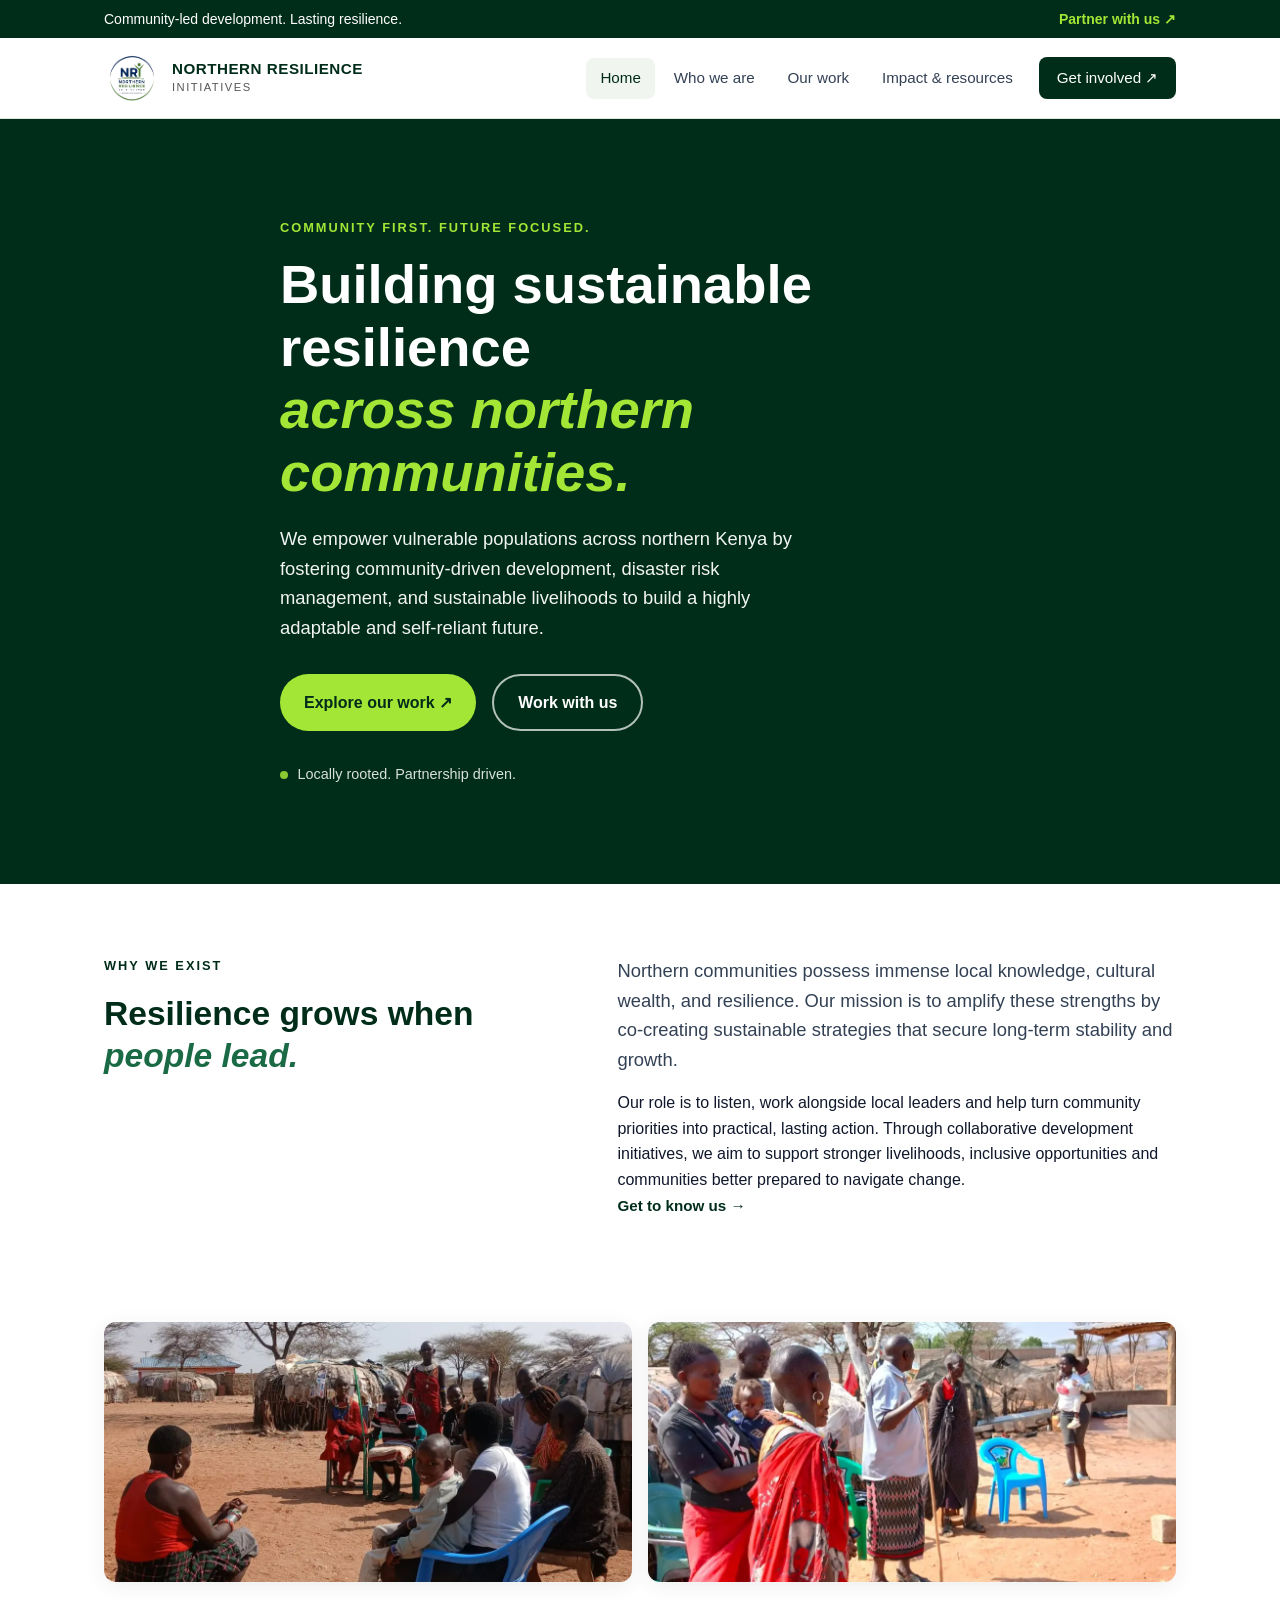
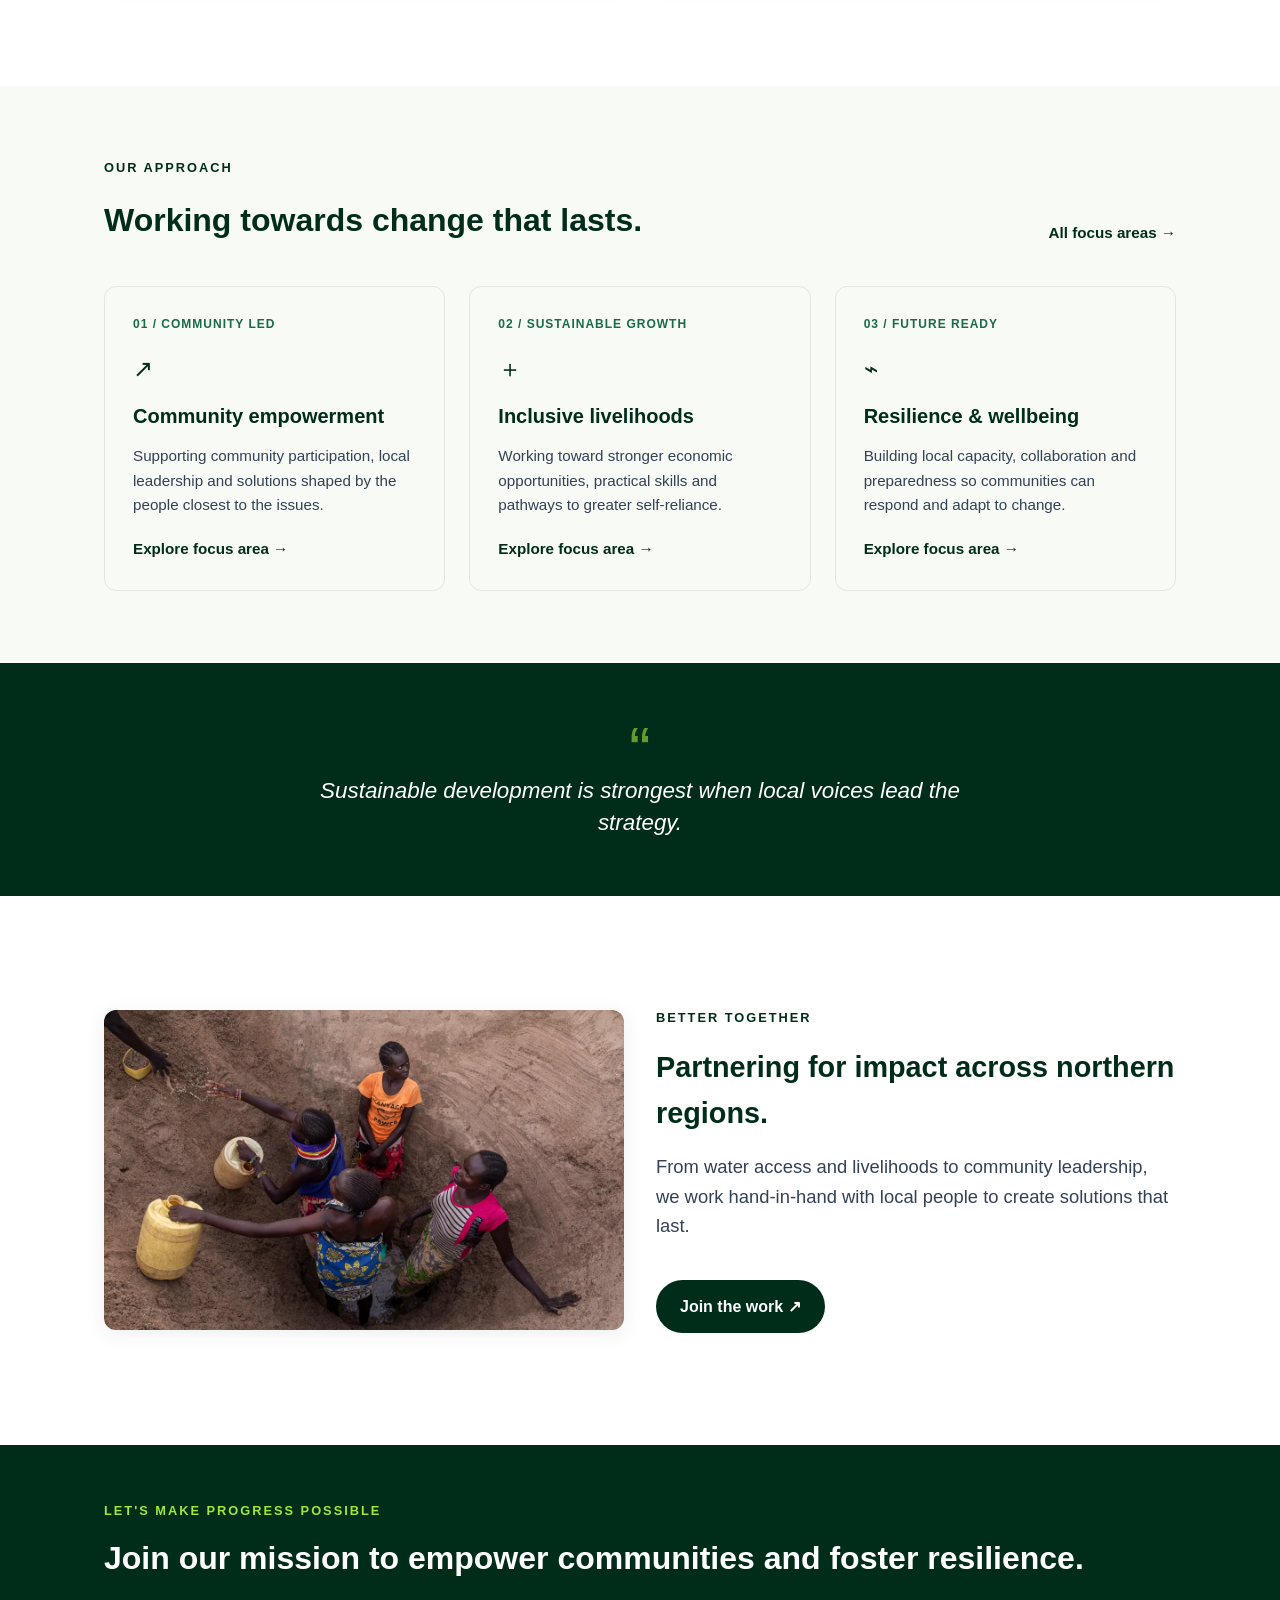
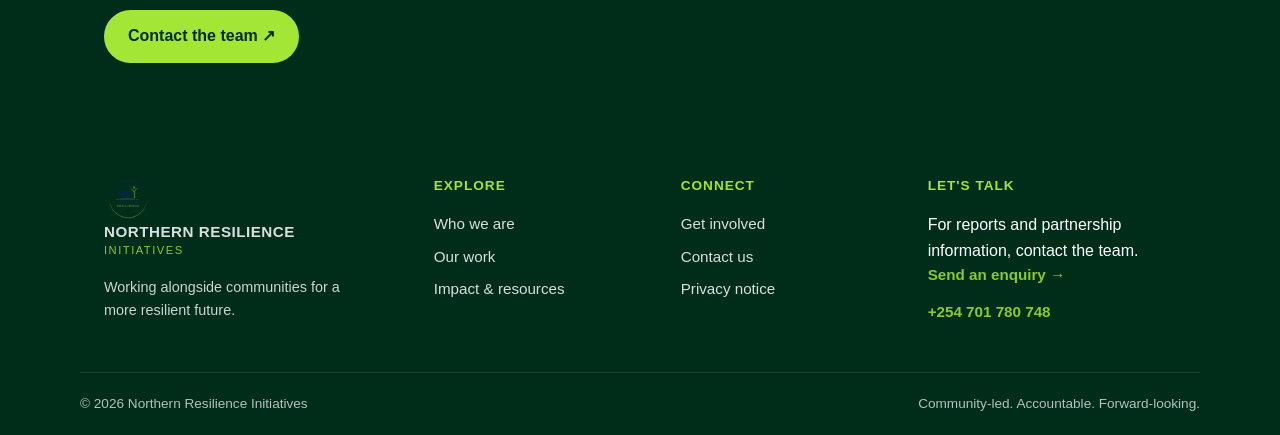
==== northern-resilience-website (1) (1)/northern-resilience/index.html @ 85d9e9de "Add files via upload" ====
<!doctype html>
<html lang="en">
<head>
  <meta charset="utf-8">
  <meta name="viewport" content="width=device-width, initial-scale=1">
  <meta name="description" content="Northern Resilience Initiatives works alongside communities in northern Kenya to strengthen resilience, expand opportunity and support locally led development.">
  <meta name="theme-color" content="#002d1a">
  <title>Northern Resilience Initiatives | Building Resilience Together</title>
  <link rel="icon" href="assets/logo.png" type="image/png">
  <link rel="stylesheet" href="assets/styles.css">
  <script defer src="assets/site.js"></script>
</head>
<body>
  <a class="skip-link" href="#main">Skip to content</a>

  <div class="topbar">
    <div class="container topbar-inner">
      <span>Community-led development. Lasting resilience.</span>
      <a href="get-involved.html">Partner with us ↗</a>
    </div>
  </div>

  <header class="site-header">
    <div class="container nav-wrap">
      <a class="brand" href="index.html" aria-label="Northern Resilience Initiatives Home">
        <img src="assets/logo.png" alt="Northern Resilience Initiatives logo">
        <span class="brand-text">
          <strong>Northern Resilience</strong>
          <small>Initiatives</small>
        </span>
      </a>
      <button class="menu-toggle" aria-expanded="false" aria-controls="primary-nav">
        <span></span><span></span><span></span>
        <b class="sr-only">Toggle navigation</b>
      </button>
      <nav id="primary-nav" class="primary-nav" aria-label="Main navigation">
        <a class="active" href="index.html">Home</a>
        <a href="about.html">Who we are</a>
        <a href="programs.html">Our work</a>
        <a href="impact.html">Impact & resources</a>
        <a href="get-involved.html" class="nav-cta">Get involved ↗</a>
      </nav>
    </div>
  </header>

  <main id="main">
    <!-- HERO -->
    <section class="hero">
      <video autoplay loop muted playsinline class="hero-video">
        <source src="assets/hero-video-web.mp4" type="video/mp4">
      </video>
      <div class="hero-shade"></div>
      <div class="container hero-content">
        <p class="eyebrow light">COMMUNITY FIRST. FUTURE FOCUSED.</p>
        <h1>Building sustainable resilience <br><em>across northern communities.</em></h1>
        <p class="hero-copy">We empower vulnerable populations across northern Kenya by fostering community-driven development, disaster risk management, and sustainable livelihoods to build a highly adaptable and self-reliant future.</p>
        <div class="hero-actions">
          <a class="button button-lime" href="programs.html">Explore our work ↗</a>
          <a class="button button-outline-light" href="get-involved.html">Work with us</a>
        </div>
        <div class="hero-note">
          <span class="hero-dot"></span>
          <span>Locally rooted. Partnership driven.</span>
        </div>
      </div>
    </section>

    <!-- INTRO -->
    <section class="intro section-pad">
      <div class="container intro-grid">
        <div>
          <p class="eyebrow">WHY WE EXIST</p>
          <h2>Resilience grows when <em>people lead.</em></h2>
        </div>
        <div class="intro-text">
          <p class="lead">Northern communities possess immense local knowledge, cultural wealth, and resilience. Our mission is to amplify these strengths by co-creating sustainable strategies that secure long-term stability and growth.</p>
          <p>Our role is to listen, work alongside local leaders and help turn community priorities into practical, lasting action. Through collaborative development initiatives, we aim to support stronger livelihoods, inclusive opportunities and communities better prepared to navigate change.</p>
          <a class="text-link" href="about.html">Get to know us →</a>
        </div>
      </div>
    </section>

    <!-- COMMUNITY PHOTO STRIP -->
    <section class="section-pad" style="padding-top:0;">
      <div class="container">
        <div class="img-grid">
          <img src="assets/community-meeting-1.webp" alt="Community members in discussion under trees in northern Kenya">
          <img src="assets/community-meeting-2.webp" alt="Listening to community challenges and discussing solutions">
        </div>
      </div>
    </section>

    <!-- PROGRAMS -->
    <section class="program-section section-pad" style="background: var(--cream);">
      <div class="container">
        <div class="section-heading">
          <div>
            <p class="eyebrow">OUR APPROACH</p>
            <h2>Working towards change that lasts.</h2>
          </div>
          <a class="text-link" href="programs.html">All focus areas →</a>
        </div>
        <div class="cards-grid">
          <article class="program-card">
            <div class="card-number">01 / COMMUNITY LED</div>
            <div class="card-icon">↗</div>
            <h3>Community empowerment</h3>
            <p>Supporting community participation, local leadership and solutions shaped by the people closest to the issues.</p>
            <a href="programs.html#community" class="text-link">Explore focus area →</a>
          </article>
          <article class="program-card">
            <div class="card-number">02 / SUSTAINABLE GROWTH</div>
            <div class="card-icon">＋</div>
            <h3>Inclusive livelihoods</h3>
            <p>Working toward stronger economic opportunities, practical skills and pathways to greater self-reliance.</p>
            <a href="programs.html#livelihoods" class="text-link">Explore focus area →</a>
          </article>
          <article class="program-card">
            <div class="card-number">03 / FUTURE READY</div>
            <div class="card-icon">⌁</div>
            <h3>Resilience & wellbeing</h3>
            <p>Building local capacity, collaboration and preparedness so communities can respond and adapt to change.</p>
            <a href="programs.html#resilience" class="text-link">Explore focus area →</a>
          </article>
        </div>
      </div>
    </section>

    <!-- QUOTE -->
    <section class="quote-band">
      <div class="container quote-inner">
        <span class="quote-mark">“</span>
        <blockquote>Sustainable development is strongest when local voices lead the strategy.</blockquote>
      </div>
    </section>

    <!-- PARTNERSHIP TEASER -->
    <section class="section-pad">
      <div class="container">
        <div class="photo-section">
          <img src="assets/programs-bg.webp" alt="Women collecting water from a community well in arid northern Kenya">
          <div>
            <p class="eyebrow">BETTER TOGETHER</p>
            <h2 style="font-size:1.8rem;font-weight:800;color:var(--green-dark);margin-bottom:1rem;">Partnering for impact across northern regions.</h2>
            <p class="lead">From water access and livelihoods to community leadership, we work hand-in-hand with local people to create solutions that last.</p>
            <a class="button button-dark" href="get-involved.html" style="margin-top:1.5rem;">Join the work ↗</a>
          </div>
        </div>
      </div>
    </section>

    <!-- CTA -->
    <section class="cta-section">
      <div class="container cta-inner">
        <div>
          <p class="eyebrow light">LET'S MAKE PROGRESS POSSIBLE</p>
          <h3>Join our mission to empower communities and foster resilience.</h3>
        </div>
        <a class="button button-lime" href="contact.html">Contact the team ↗</a>
      </div>
    </section>
  </main>

  <footer class="site-footer">
    <div class="container footer-main">
      <div class="footer-brand">
        <a class="brand" href="index.html">
          <img src="assets/logo.png" alt="Logo">
          <span class="brand-text">
            <strong>Northern Resilience</strong>
            <small>Initiatives</small>
          </span>
        </a>
        <p>Working alongside communities for a more resilient future.</p>
      </div>
      <div>
        <h4>Explore</h4>
        <a href="about.html">Who we are</a>
        <a href="programs.html">Our work</a>
        <a href="impact.html">Impact & resources</a>
      </div>
      <div>
        <h4>Connect</h4>
        <a href="get-involved.html">Get involved</a>
        <a href="contact.html">Contact us</a>
        <a href="privacy.html">Privacy notice</a>
      </div>
      <div class="footer-contact">
        <h4>Let's talk</h4>
        <p>For reports and partnership information, contact the team.</p>
        <a class="text-link text-link-light" href="contact.html">Send an enquiry →</a>
        <p style="margin-top:0.75rem;font-size:0.95rem;"><a href="tel:+254701780748" style="color:var(--lime);font-weight:600;">+254 701 780 748</a></p>
      </div>
    </div>
    <div class="container footer-bottom">
      <span>© <span data-year></span> Northern Resilience Initiatives</span>
      <span>Community-led. Accountable. Forward-looking.</span>
    </div>
  </footer>
</body>
</html>
---- northern-resilience-website (1) (1)/northern-resilience/assets/styles.css ----
/* Northern Resilience Initiatives - Clean Stylesheet */
:root {
  --green-dark: #002d1a;
  --green-mid: #0d4a2f;
  --green-light: #1a6b45;
  --lime: #a3e635;
  --lime-dark: #84cc16;
  --cream: #f8faf5;
  --white: #ffffff;
  --gray-100: #f1f5f0;
  --gray-200: #e2e8e0;
  --gray-500: #64748b;
  --gray-700: #334155;
  --gray-900: #0f172a;
  --font: -apple-system, BlinkMacSystemFont, 'Segoe UI', Roboto, 'Helvetica Neue', Arial, sans-serif;
  --radius: 12px;
  --shadow: 0 4px 20px rgba(0, 45, 26, 0.08);
  --shadow-lg: 0 10px 40px rgba(0, 45, 26, 0.12);
}

*, *::before, *::after { box-sizing: border-box; margin: 0; padding: 0; }

html { scroll-behavior: smooth; }

body {
  font-family: var(--font);
  color: var(--gray-900);
  line-height: 1.6;
  background: var(--white);
  -webkit-font-smoothing: antialiased;
}

img { max-width: 100%; height: auto; display: block; }

a { color: inherit; text-decoration: none; }

.container {
  width: 100%;
  max-width: 1120px;
  margin: 0 auto;
  padding: 0 1.5rem;
}

.sr-only {
  position: absolute;
  width: 1px; height: 1px;
  padding: 0; margin: -1px;
  overflow: hidden; clip: rect(0,0,0,0);
  border: 0;
}

.skip-link {
  position: absolute;
  top: -100px;
  left: 1rem;
  background: var(--green-dark);
  color: white;
  padding: 0.75rem 1.25rem;
  z-index: 1000;
  border-radius: 0 0 8px 8px;
}
.skip-link:focus { top: 0; }

/* ========== TOP BAR ========== */
.topbar {
  background: var(--green-dark);
  color: white;
  font-size: 0.875rem;
  padding: 0.5rem 0;
}
.topbar-inner {
  display: flex;
  justify-content: space-between;
  align-items: center;
  gap: 1rem;
}
.topbar a {
  color: var(--lime);
  font-weight: 600;
}
.topbar a:hover { text-decoration: underline; }

/* ========== HEADER ========== */
.site-header {
  background: white;
  border-bottom: 1px solid var(--gray-200);
  position: sticky;
  top: 0;
  z-index: 100;
  box-shadow: 0 1px 3px rgba(0,0,0,0.04);
}
.nav-wrap {
  display: flex;
  align-items: center;
  justify-content: space-between;
  min-height: 80px;
  gap: 1rem;
}
.brand {
  display: flex;
  align-items: center;
  gap: 0.75rem;
  text-decoration: none;
}
.brand img {
  height: 56px;
  width: auto;
}
.brand-text strong {
  display: block;
  font-size: 0.95rem;
  font-weight: 800;
  letter-spacing: 0.5px;
  color: var(--green-dark);
  text-transform: uppercase;
  line-height: 1.2;
}
.brand-text small {
  display: block;
  font-size: 0.7rem;
  font-weight: 500;
  letter-spacing: 1.5px;
  color: #555;
  text-transform: uppercase;
  margin-top: 1px;
}

.primary-nav {
  display: flex;
  align-items: center;
  gap: 0.25rem;
}
.primary-nav a {
  padding: 0.5rem 0.9rem;
  font-size: 0.95rem;
  font-weight: 500;
  color: var(--gray-700);
  border-radius: 8px;
  transition: all 0.2s;
}
.primary-nav a:hover,
.primary-nav a.active {
  color: var(--green-dark);
  background: var(--gray-100);
}
.primary-nav a.nav-cta {
  background: var(--green-dark);
  color: white;
  margin-left: 0.5rem;
  padding: 0.55rem 1.1rem;
}
.primary-nav a.nav-cta:hover {
  background: var(--green-mid);
  color: white;
}

.menu-toggle {
  display: none;
  background: none;
  border: none;
  cursor: pointer;
  padding: 0.5rem;
  flex-direction: column;
  gap: 5px;
}
.menu-toggle span {
  display: block;
  width: 24px;
  height: 2.5px;
  background: var(--green-dark);
  border-radius: 2px;
  transition: 0.3s;
}

/* ========== BUTTONS ========== */
.button {
  display: inline-flex;
  align-items: center;
  gap: 0.4rem;
  padding: 0.85rem 1.5rem;
  font-size: 1rem;
  font-weight: 600;
  border-radius: 999px;
  border: none;
  cursor: pointer;
  transition: all 0.2s;
  text-decoration: none;
}
.button-lime {
  background: var(--lime);
  color: var(--green-dark);
}
.button-lime:hover {
  background: var(--lime-dark);
  transform: translateY(-1px);
}
.button-dark {
  background: var(--green-dark);
  color: white;
}
.button-dark:hover {
  background: var(--green-mid);
}
.button-outline-light {
  background: transparent;
  color: white;
  border: 2px solid rgba(255,255,255,0.7);
}
.button-outline-light:hover {
  background: rgba(255,255,255,0.15);
  border-color: white;
}

.text-link {
  display: inline-flex;
  align-items: center;
  gap: 0.3rem;
  color: var(--green-dark);
  font-weight: 600;
  font-size: 0.95rem;
}
.text-link:hover { text-decoration: underline; }
.text-link-light { color: var(--lime); }

/* ========== HERO ========== */
.hero {
  position: relative;
  min-height: 85vh;
  display: flex;
  align-items: center;
  color: white;
  overflow: hidden;
  background: var(--green-dark);
}
.hero-video,
.hero-image {
  position: absolute;
  inset: 0;
  width: 100%;
  height: 100%;
  object-fit: cover;
  opacity: 0.35;
  z-index: 1;
}
.hero-shade {
  position: absolute;
  inset: 0;
  background: linear-gradient(135deg, rgba(0,45,26,0.85) 0%, rgba(0,45,26,0.55) 100%);
  z-index: 2;
}
.hero-content {
  position: relative;
  z-index: 3;
  padding: 4rem 0;
  max-width: 720px;
}
.eyebrow {
  font-size: 0.8rem;
  font-weight: 700;
  letter-spacing: 2px;
  text-transform: uppercase;
  margin-bottom: 1rem;
  color: var(--green-dark);
}
.eyebrow.light { color: var(--lime); }

.hero h1 {
  font-size: clamp(2.2rem, 5vw, 3.4rem);
  font-weight: 800;
  line-height: 1.15;
  margin-bottom: 1.25rem;
}
.hero h1 em {
  font-style: italic;
  font-weight: 600;
  color: var(--lime);
}
.hero-copy {
  font-size: 1.15rem;
  opacity: 0.95;
  margin-bottom: 2rem;
  max-width: 540px;
}
.hero-actions {
  display: flex;
  flex-wrap: wrap;
  gap: 1rem;
  margin-bottom: 2rem;
}
.hero-note {
  display: flex;
  align-items: center;
  gap: 0.6rem;
  font-size: 0.9rem;
  opacity: 0.85;
}
.hero-dot {
  width: 8px; height: 8px;
  background: var(--lime);
  border-radius: 50%;
}

/* ========== SECTIONS ========== */
.section-pad { padding: 4.5rem 0; }

.page-hero {
  background: var(--green-dark);
  color: white;
  padding: 4rem 0 3.5rem;
}
.page-hero h1 {
  font-size: clamp(2rem, 4.5vw, 3rem);
  font-weight: 800;
  line-height: 1.2;
  margin-bottom: 1rem;
}
.page-hero h1 em {
  font-style: italic;
  color: var(--lime);
}
.page-hero p {
  font-size: 1.1rem;
  opacity: 0.9;
  max-width: 560px;
}

.intro-grid,
.split-content {
  display: grid;
  grid-template-columns: 1fr 1.2fr;
  gap: 3rem;
  align-items: start;
}
.intro-grid h2,
.split-content h2 {
  font-size: clamp(1.6rem, 3vw, 2.1rem);
  font-weight: 800;
  line-height: 1.25;
  color: var(--green-dark);
}
.intro-grid h2 em,
.split-content h2 em {
  font-style: italic;
  color: var(--green-light);
}
.lead {
  font-size: 1.15rem;
  color: var(--gray-700);
  margin-bottom: 1rem;
}

/* ========== PROGRAM CARDS ========== */
.section-heading {
  display: flex;
  justify-content: space-between;
  align-items: flex-end;
  margin-bottom: 2.5rem;
  gap: 1rem;
}
.section-heading h2 {
  font-size: clamp(1.6rem, 3vw, 2rem);
  font-weight: 800;
  color: var(--green-dark);
}

.cards-grid {
  display: grid;
  grid-template-columns: repeat(3, 1fr);
  gap: 1.5rem;
}
.program-card {
  background: var(--cream);
  border-radius: var(--radius);
  padding: 1.75rem;
  border: 1px solid var(--gray-200);
  transition: all 0.25s;
  display: flex;
  flex-direction: column;
}
.program-card:hover {
  box-shadow: var(--shadow);
  transform: translateY(-3px);
}
.card-number {
  font-size: 0.75rem;
  font-weight: 700;
  letter-spacing: 1px;
  color: var(--green-light);
  margin-bottom: 1rem;
}
.card-icon {
  font-size: 1.5rem;
  margin-bottom: 0.75rem;
  color: var(--green-dark);
}
.program-card h3 {
  font-size: 1.25rem;
  font-weight: 700;
  margin-bottom: 0.75rem;
  color: var(--green-dark);
}
.program-card p {
  font-size: 0.95rem;
  color: var(--gray-700);
  flex-grow: 1;
  margin-bottom: 1.25rem;
}

/* ========== QUOTE ========== */
.quote-band {
  background: var(--green-dark);
  color: white;
  padding: 3.5rem 0;
  text-align: center;
}
.quote-inner {
  max-width: 700px;
  margin: 0 auto;
  position: relative;
}
.quote-mark {
  font-size: 4rem;
  line-height: 1;
  color: var(--lime);
  opacity: 0.6;
  display: block;
  margin-bottom: -0.5rem;
}
.quote-band blockquote {
  font-size: 1.4rem;
  font-weight: 500;
  font-style: italic;
  line-height: 1.45;
}

/* ========== VALUES ========== */
.values-grid {
  display: grid;
  grid-template-columns: repeat(3, 1fr);
  gap: 1.75rem;
  margin-top: 2.5rem;
}
.values-grid article {
  background: white;
  border: 1px solid var(--gray-200);
  border-radius: var(--radius);
  padding: 1.75rem;
}
.values-grid span {
  display: inline-block;
  font-size: 0.85rem;
  font-weight: 800;
  color: var(--lime-dark);
  background: #ecfccb;
  padding: 0.25rem 0.6rem;
  border-radius: 6px;
  margin-bottom: 1rem;
}
.values-grid h3 {
  font-size: 1.15rem;
  font-weight: 700;
  color: var(--green-dark);
  margin-bottom: 0.5rem;
}
.values-grid p {
  font-size: 0.95rem;
  color: var(--gray-700);
}

/* ========== PROGRAM DETAIL ========== */
.program-list {
  display: flex;
  flex-direction: column;
  gap: 3rem;
}
.program-detail {
  display: grid;
  grid-template-columns: 80px 1fr;
  gap: 1.5rem;
  padding-bottom: 2.5rem;
  border-bottom: 1px solid var(--gray-200);
}
.program-detail:last-child { border-bottom: none; }
.program-detail-number {
  font-size: 2.5rem;
  font-weight: 800;
  color: var(--lime-dark);
  line-height: 1;
}
.program-detail h2 {
  font-size: 1.6rem;
  font-weight: 800;
  color: var(--green-dark);
  margin-bottom: 0.5rem;
}
.tag-row {
  display: flex;
  flex-wrap: wrap;
  gap: 0.5rem;
  margin-top: 1rem;
}
.tag-row span {
  background: var(--gray-100);
  color: var(--green-dark);
  font-size: 0.8rem;
  font-weight: 600;
  padding: 0.3rem 0.75rem;
  border-radius: 999px;
}

/* ========== IMAGE SECTIONS ========== */
.photo-section {
  display: grid;
  grid-template-columns: 1fr 1fr;
  gap: 2rem;
  align-items: center;
  margin: 2.5rem 0;
}
.photo-section img {
  border-radius: var(--radius);
  box-shadow: var(--shadow);
  width: 100%;
  height: 320px;
  object-fit: cover;
}
.photo-section.full {
  grid-template-columns: 1fr;
}
.photo-section.full img {
  height: 400px;
}

.img-grid {
  display: grid;
  grid-template-columns: repeat(2, 1fr);
  gap: 1rem;
  margin: 2rem 0;
}
.img-grid img {
  border-radius: var(--radius);
  width: 100%;
  height: 260px;
  object-fit: cover;
  box-shadow: var(--shadow);
}

/* ========== CTA ========== */
.cta-section {
  background: var(--green-dark);
  color: white;
  padding: 3.5rem 0;
}
.cta-inner {
  display: flex;
  justify-content: space-between;
  align-items: center;
  gap: 2rem;
  flex-wrap: wrap;
}
.cta-inner h2,
.cta-inner h3 {
  font-size: clamp(1.5rem, 3vw, 2rem);
  font-weight: 800;
  line-height: 1.25;
}

/* ========== FORMS ========== */
.contact-grid,
.involvement-grid {
  display: grid;
  grid-template-columns: 1fr 1fr;
  gap: 3rem;
  align-items: start;
}
.form-card {
  background: var(--cream);
  border-radius: var(--radius);
  padding: 2rem;
  border: 1px solid var(--gray-200);
}
.form-card h2 {
  font-size: 1.4rem;
  font-weight: 800;
  color: var(--green-dark);
  margin-bottom: 1.25rem;
}
.form-card label {
  display: block;
  font-size: 0.9rem;
  font-weight: 600;
  margin-bottom: 0.35rem;
  margin-top: 1rem;
  color: var(--gray-700);
}
.form-card input,
.form-card select,
.form-card textarea {
  width: 100%;
  padding: 0.75rem 1rem;
  border: 1px solid var(--gray-200);
  border-radius: 8px;
  font-size: 1rem;
  font-family: inherit;
  background: white;
  transition: border 0.2s;
}
.form-card input:focus,
.form-card select:focus,
.form-card textarea:focus {
  outline: none;
  border-color: var(--green-light);
  box-shadow: 0 0 0 3px rgba(26, 107, 69, 0.15);
}
.form-card .consent {
  display: flex;
  gap: 0.6rem;
  align-items: flex-start;
  margin-top: 1.25rem;
  font-size: 0.9rem;
}
.form-card .consent input {
  width: auto;
  margin-top: 0.2rem;
}
.form-submit {
  margin-top: 1.5rem;
  width: 100%;
  justify-content: center;
}
.form-note {
  font-size: 0.8rem;
  color: var(--gray-500);
  margin-top: 1rem;
}
.hidden-field { display: none; }

.involvement-option {
  display: flex;
  gap: 1rem;
  margin-bottom: 1.5rem;
}
.involvement-option > span {
  font-size: 1.1rem;
  font-weight: 800;
  color: var(--lime-dark);
  flex-shrink: 0;
}
.involvement-option h3 {
  font-size: 1.1rem;
  font-weight: 700;
  color: var(--green-dark);
  margin-bottom: 0.25rem;
}
.editor-note {
  font-size: 0.9rem;
  color: var(--gray-500);
  font-style: italic;
  margin-top: 1.5rem;
}

/* ========== RESOURCES ========== */
.resource-list {
  display: flex;
  flex-direction: column;
  gap: 1rem;
  margin-top: 2rem;
}
.resource-item {
  display: flex;
  align-items: center;
  gap: 1.25rem;
  background: white;
  border: 1px solid var(--gray-200);
  border-radius: var(--radius);
  padding: 1.25rem 1.5rem;
}
.resource-icon {
  background: var(--green-dark);
  color: white;
  font-size: 0.75rem;
  font-weight: 700;
  padding: 0.5rem 0.7rem;
  border-radius: 6px;
  flex-shrink: 0;
}
.resource-item h3 {
  font-size: 1.05rem;
  font-weight: 700;
  color: var(--green-dark);
}
.resource-item p {
  font-size: 0.9rem;
  color: var(--gray-500);
}
.resource-status {
  margin-left: auto;
  font-size: 0.8rem;
  font-weight: 600;
  color: #b45309;
  background: #fef3c7;
  padding: 0.3rem 0.7rem;
  border-radius: 999px;
  white-space: nowrap;
}

/* ========== FOOTER ========== */
.site-footer {
  background: var(--green-dark);
  color: white;
  padding: 3.5rem 0 0;
}
.footer-main {
  display: grid;
  grid-template-columns: 1.4fr 1fr 1fr 1.2fr;
  gap: 2.5rem;
  padding-bottom: 2.5rem;
  border-bottom: 1px solid rgba(255,255,255,0.1);
}
.footer-brand .brand {
  margin-bottom: 1rem;
}
.footer-brand img {
  height: 48px;
  border-radius: 50%;
}
.footer-brand .brand-text strong { color: white; }
.footer-brand .brand-text small { color: var(--lime); }
.footer-brand p {
  font-size: 0.9rem;
  opacity: 0.8;
  max-width: 260px;
  margin-top: 0.75rem;
}
.footer-main h4 {
  font-size: 0.85rem;
  font-weight: 700;
  letter-spacing: 1px;
  text-transform: uppercase;
  margin-bottom: 1rem;
  color: var(--lime);
}
.footer-main a {
  display: block;
  font-size: 0.95rem;
  opacity: 0.85;
  margin-bottom: 0.5rem;
  transition: opacity 0.2s;
}
.footer-main a:hover { opacity: 1; text-decoration: underline; }
.footer-bottom {
  display: flex;
  justify-content: space-between;
  align-items: center;
  padding: 1.25rem 0;
  font-size: 0.85rem;
  opacity: 0.7;
  flex-wrap: wrap;
  gap: 0.5rem;
}

/* ========== THANK YOU ========== */
.thankyou {
  min-height: 80vh;
  display: flex;
  flex-direction: column;
  align-items: center;
  justify-content: center;
  text-align: center;
  padding: 2rem;
}
.thankyou-mark {
  width: 70px; height: 70px;
  background: var(--lime);
  color: var(--green-dark);
  font-size: 2rem;
  font-weight: 800;
  border-radius: 50%;
  display: flex;
  align-items: center;
  justify-content: center;
  margin-bottom: 1.5rem;
}
.thankyou h1 {
  font-size: 2.2rem;
  font-weight: 800;
  color: var(--green-dark);
  margin-bottom: 1rem;
}
.thankyou h1 em { font-style: italic; color: var(--green-light); }
.thankyou p {
  max-width: 420px;
  color: var(--gray-700);
  margin-bottom: 2rem;
}

/* ========== POLICY ========== */
.policy-copy {
  max-width: 720px;
}
.policy-copy h2 {
  font-size: 1.3rem;
  font-weight: 700;
  color: var(--green-dark);
  margin: 2rem 0 0.75rem;
}
.policy-copy p {
  margin-bottom: 1rem;
  color: var(--gray-700);
}

/* ========== RESPONSIVE ========== */
@media (max-width: 900px) {
  .cards-grid,
  .values-grid {
    grid-template-columns: 1fr;
  }
  .intro-grid,
  .split-content,
  .contact-grid,
  .involvement-grid,
  .photo-section {
    grid-template-columns: 1fr;
  }
  .footer-main {
    grid-template-columns: 1fr 1fr;
  }
  .program-detail {
    grid-template-columns: 1fr;
  }
  .program-detail-number {
    font-size: 1.8rem;
  }
}

@media (max-width: 768px) {
  .menu-toggle { display: flex; }
  .primary-nav {
    display: none;
    position: absolute;
    top: 100%;
    left: 0; right: 0;
    background: white;
    flex-direction: column;
    padding: 1rem;
    border-bottom: 1px solid var(--gray-200);
    box-shadow: var(--shadow);
  }
  .primary-nav.open { display: flex; }
  .primary-nav a {
    width: 100%;
    padding: 0.85rem 1rem;
  }
  .primary-nav a.nav-cta {
    margin: 0.5rem 0 0;
    text-align: center;
    justify-content: center;
  }
  .hero { min-height: 75vh; }
  .cta-inner { flex-direction: column; align-items: flex-start; }
  .footer-main { grid-template-columns: 1fr; }
  .img-grid { grid-template-columns: 1fr; }
  .resource-item { flex-wrap: wrap; }
  .resource-status { margin-left: 0; margin-top: 0.5rem; }
}

@media (max-width: 480px) {
  .hero-actions { flex-direction: column; }
  .button { width: 100%; justify-content: center; }
}
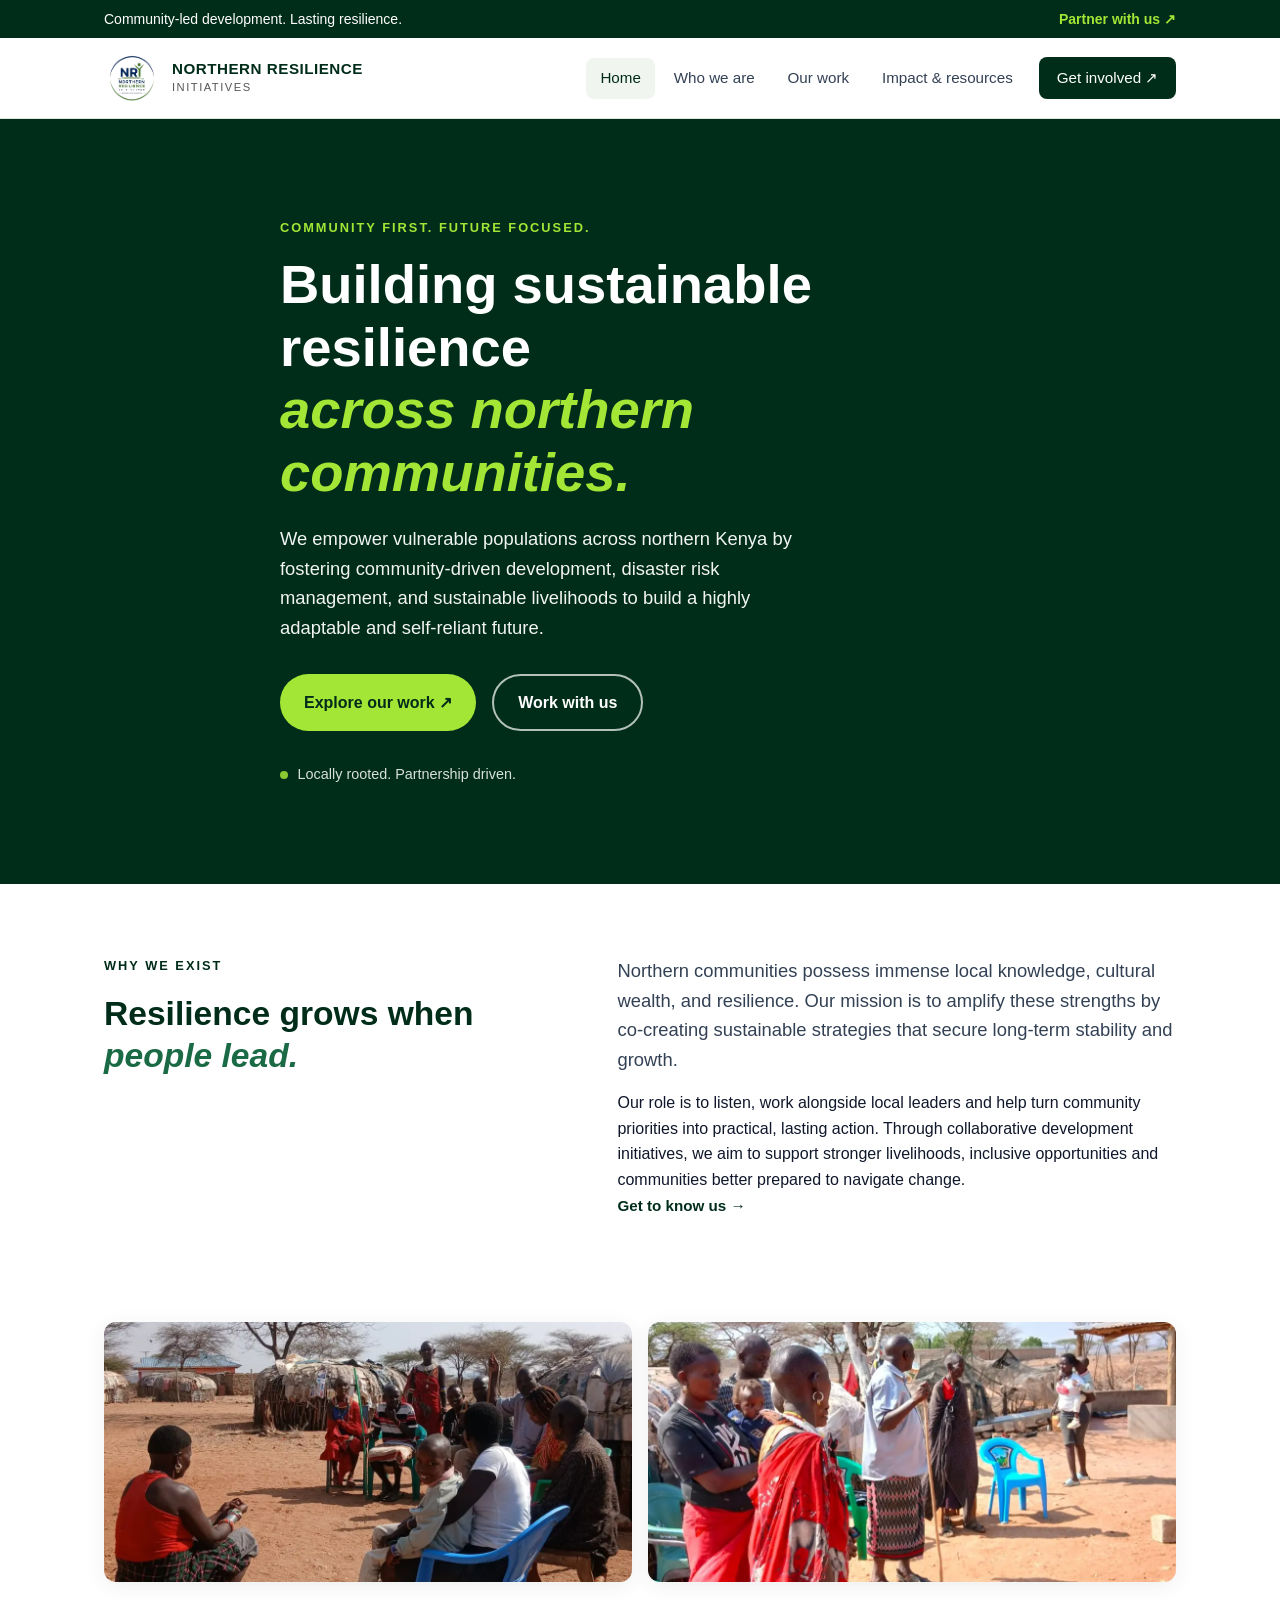
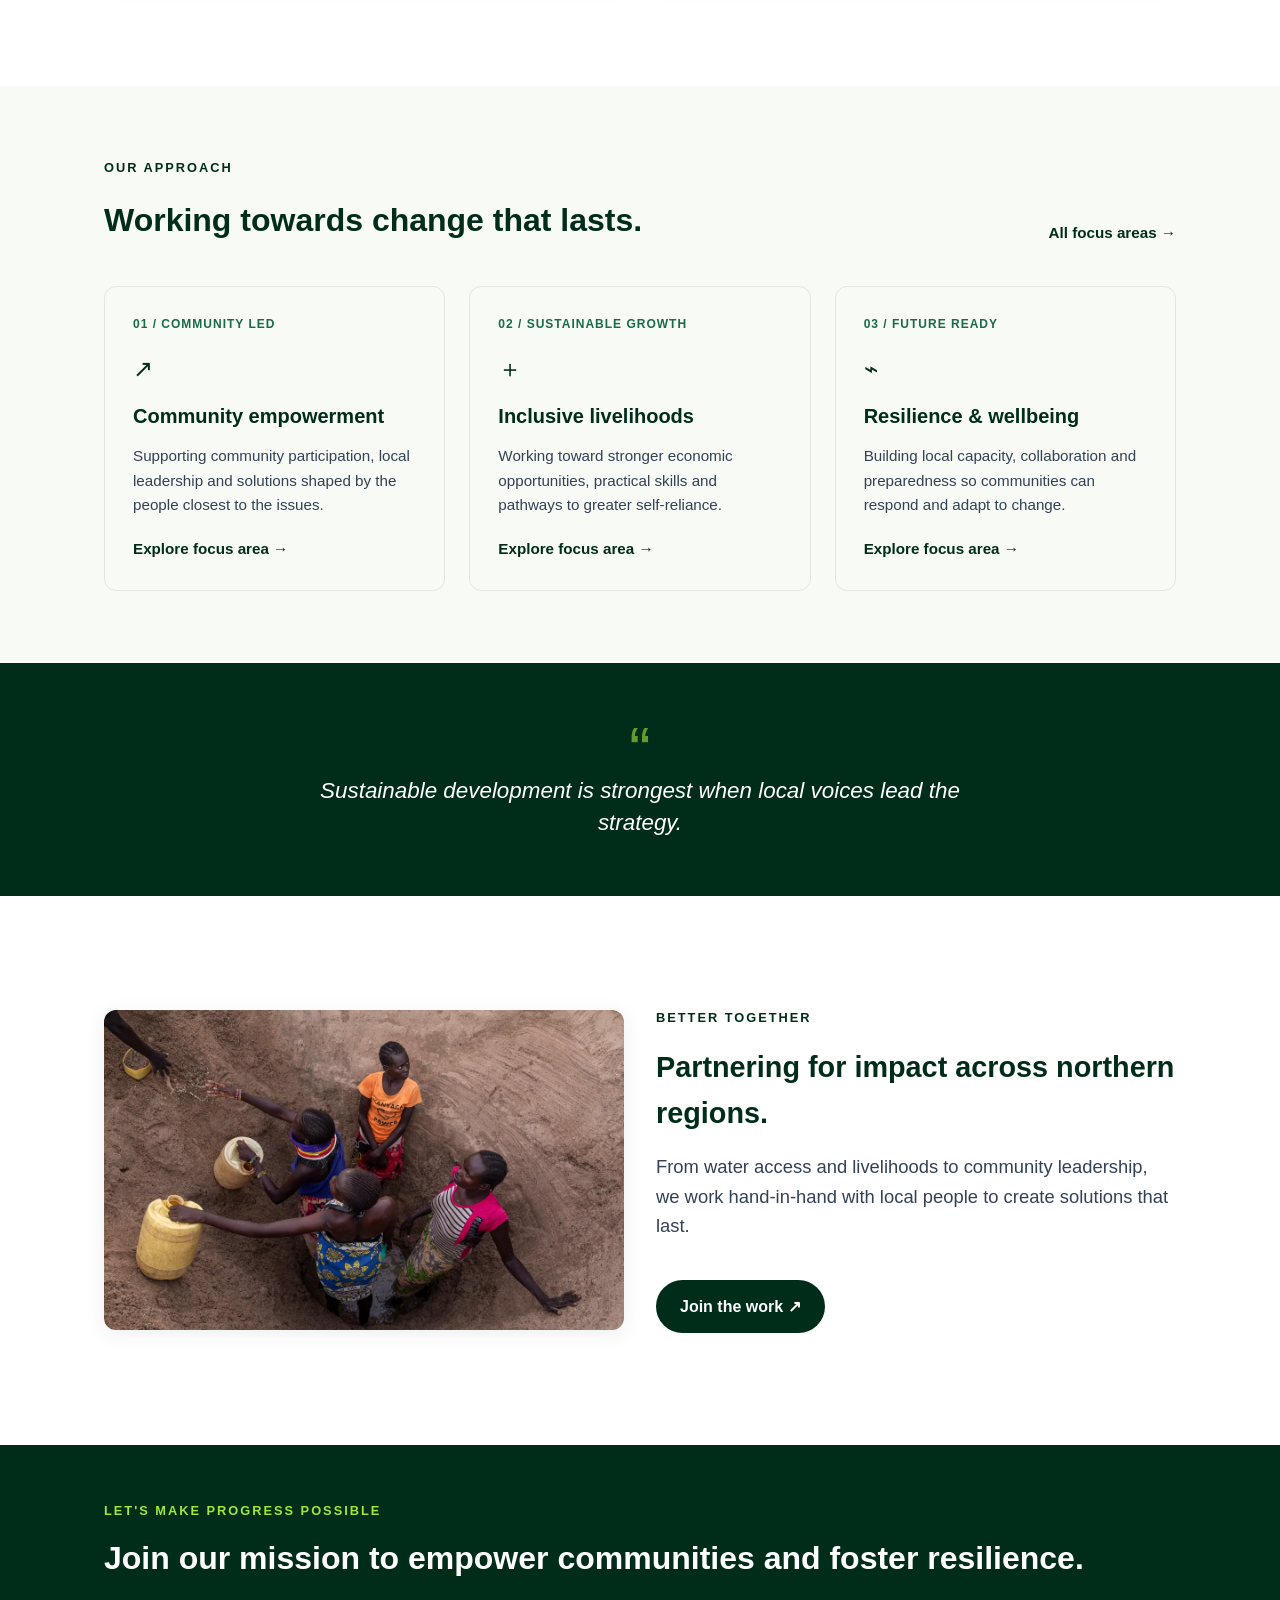
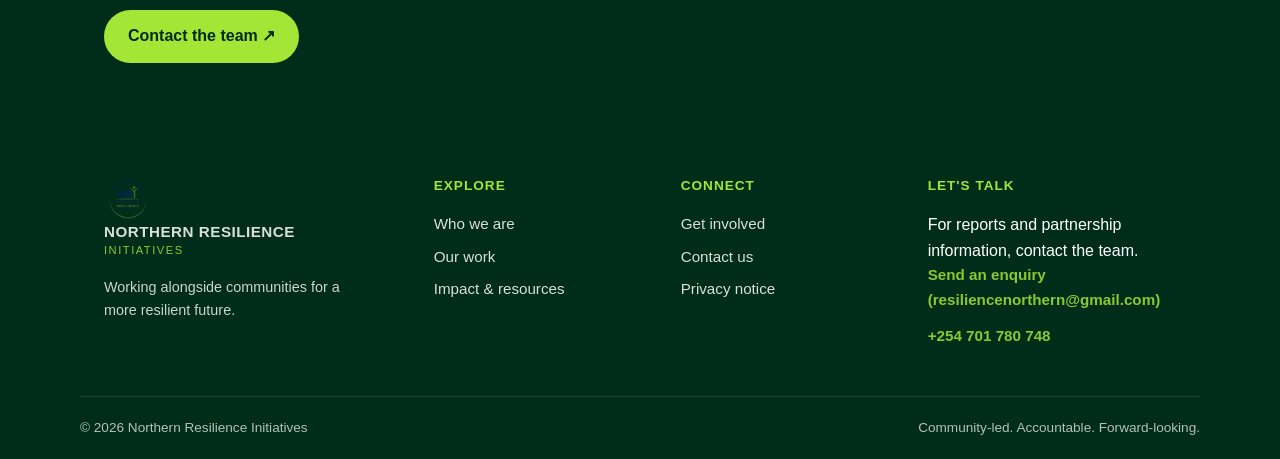
==== commit 12680ff7: "Update index.html" ====
--- a/northern-resilience-website (1) (1)/northern-resilience/index.html
+++ b/northern-resilience-website (1) (1)/northern-resilience/index.html
@@ -188,7 +188,7 @@
       <div class="footer-contact">
         <h4>Let's talk</h4>
         <p>For reports and partnership information, contact the team.</p>
-        <a class="text-link text-link-light" href="contact.html">Send an enquiry →</a>
+        <a class="text-link text-link-light" href="mailto:resiliencenorthern@gmail.com">Send an enquiry (resiliencenorthern@gmail.com)</a>
         <p style="margin-top:0.75rem;font-size:0.95rem;"><a href="tel:+254701780748" style="color:var(--lime);font-weight:600;">+254 701 780 748</a></p>
       </div>
     </div>
